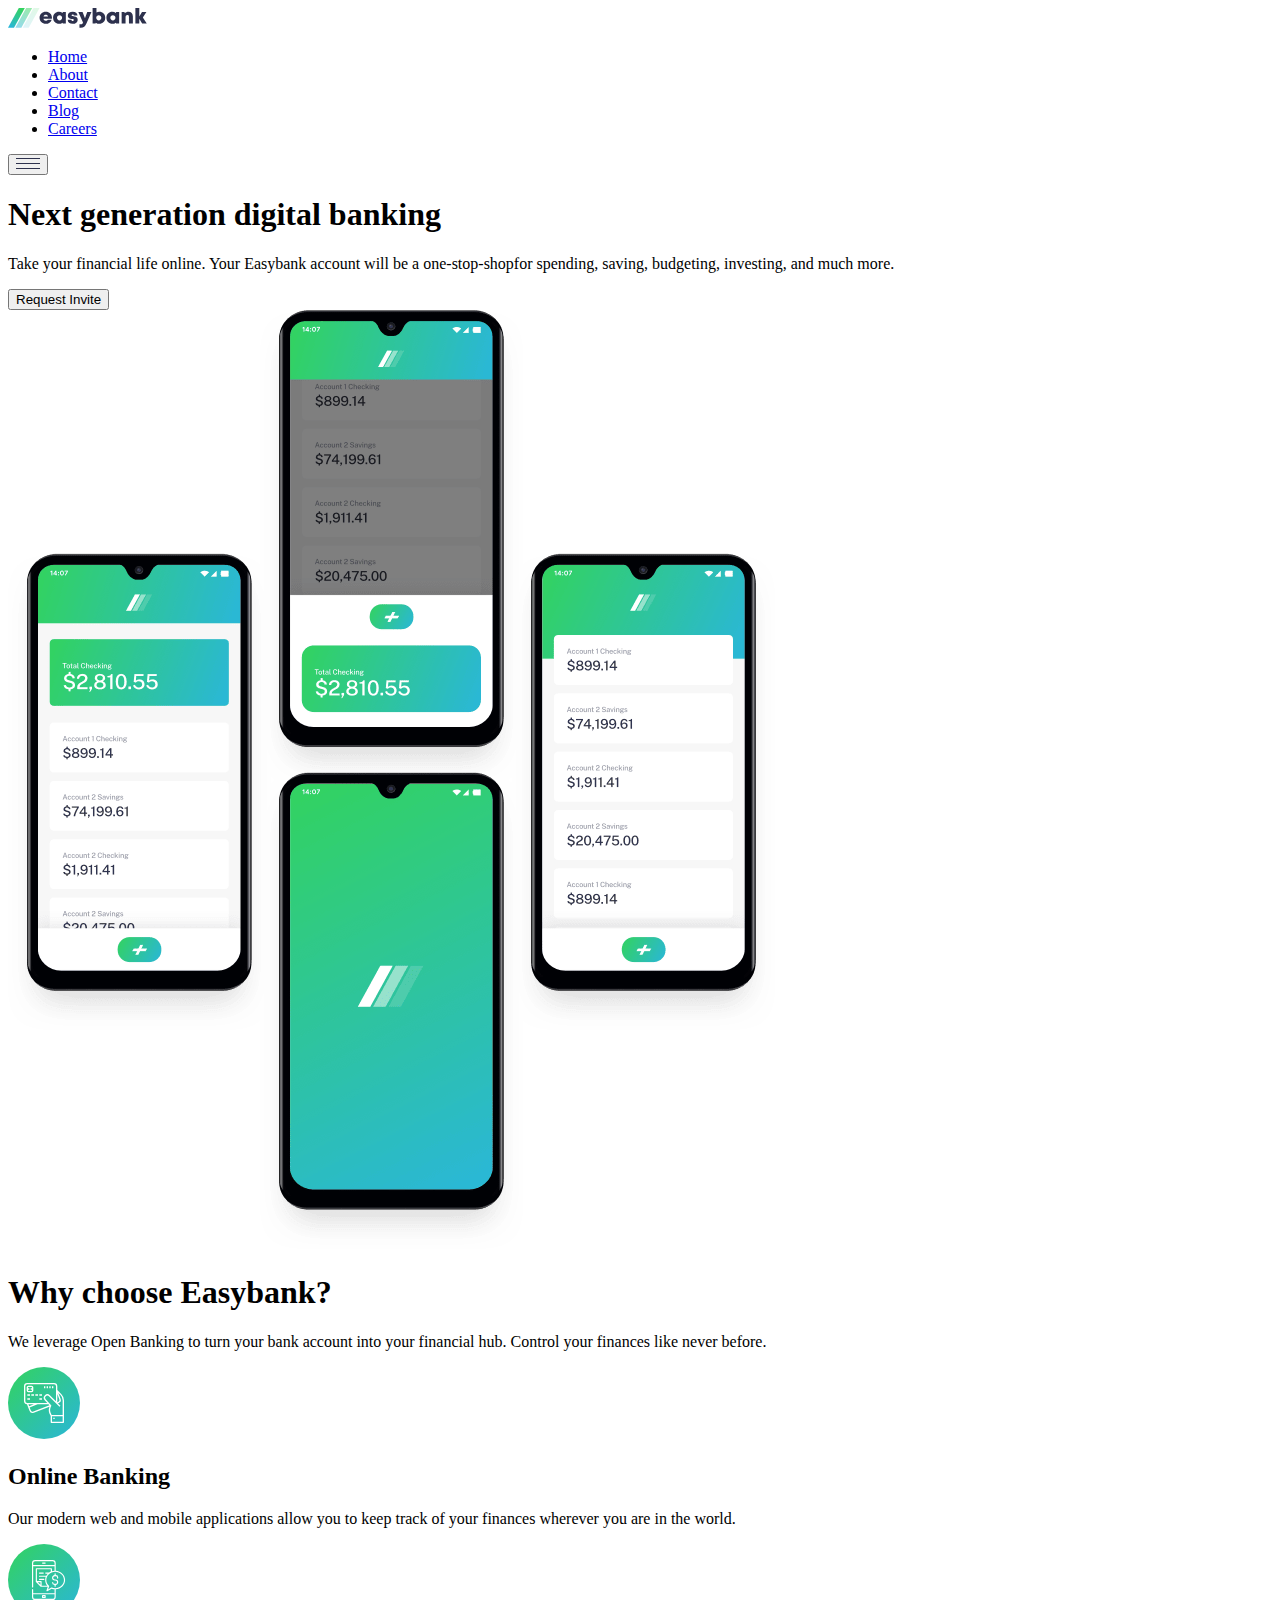
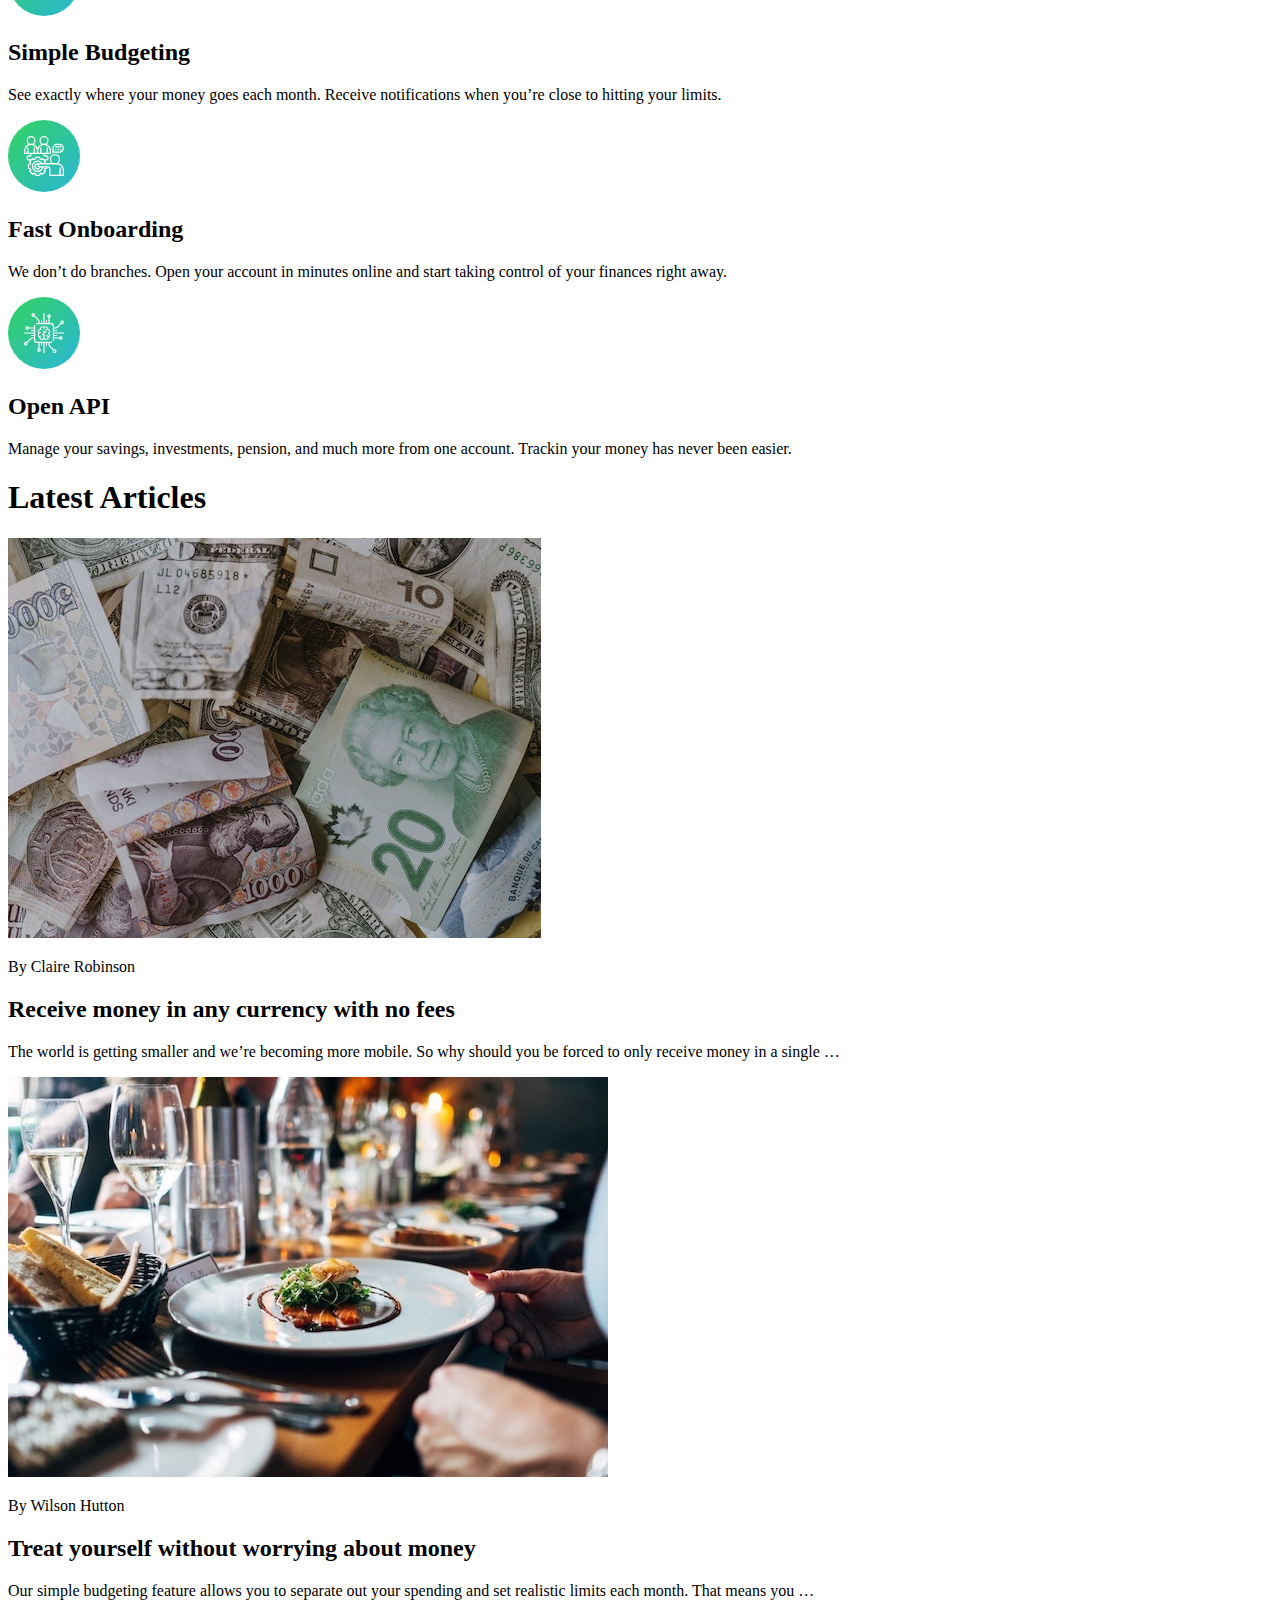
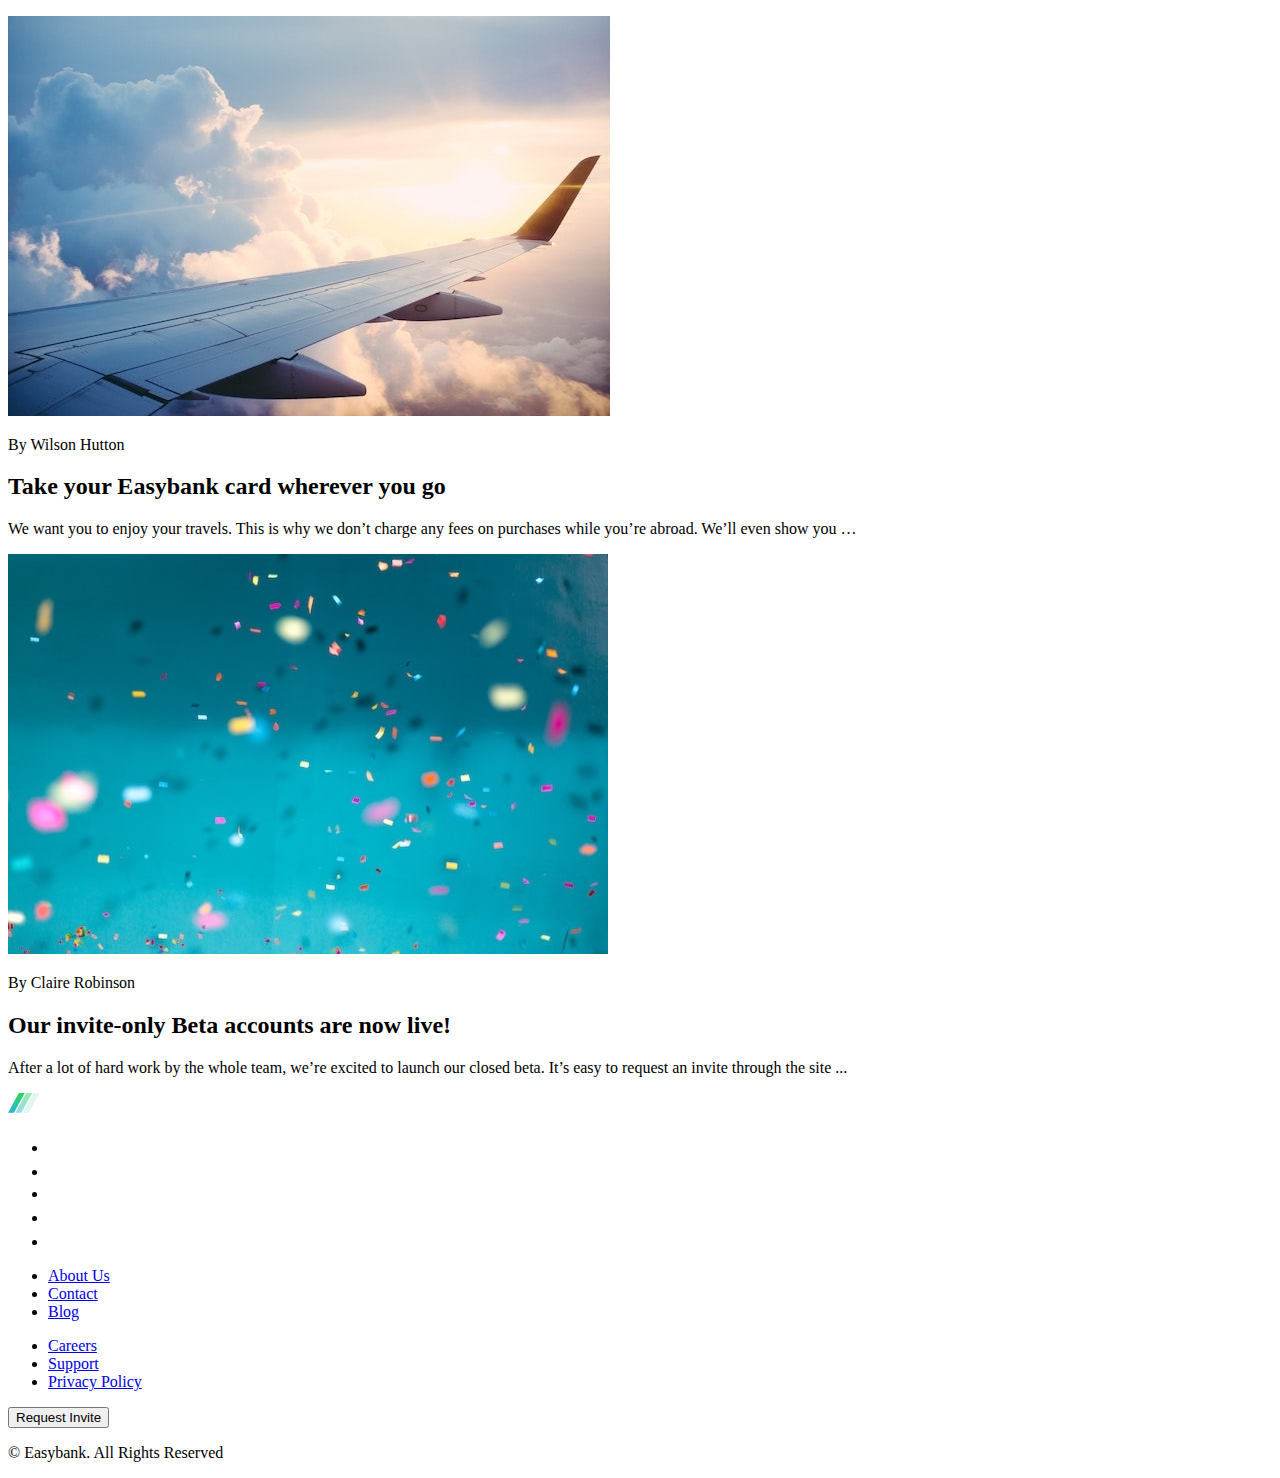
==== easybank-landing-page/index.html @ 24043b02 "update" ====
<!DOCTYPE html>
<html lang="en">

<head>
	<meta charset="UTF-8">
	<meta name="viewport" content="width=device-width, initial-scale=1.0">
	<!-- displays site properly based on user's device -->

	<link rel="icon" type="image/png" sizes="32x32" href="./images/favicon-32x32.png">

	<title>Frontend Mentor | Easybank landing page</title>

	<!-- Feel free to remove these styles or customise in your own stylesheet 👍 -->
	<style>
		.attribution {
			font-size: 11px;
			text-align: center;
		}

		.attribution a {
			color: hsl(228, 45%, 44%);
		}
	</style>
</head>

<body>

	<nav class="nav">
		<div class="nav__wrapper wrapper">
			<img class="nav__logo" src="images/logo-for-nav.svg" alt="easybank logo">
			<ul class="nav__list">
				<li class="nav__li"><a href="#">Home</a></li>
				<li class="nav__li"><a href="#">About</a></li>
				<li class="nav__li"><a href="#">Contact</a></li>
				<li class="nav__li"><a href="#">Blog</a></li>
				<li class="nav__li"><a href="#">Careers</a></li>
			</ul>
			<button class="nav__toggler">
				<img src="images/icon-hamburger.svg" alt="nav toggler" class="nav__toggler-icon">
			</button>
			<!-- button for desktop view -->
			<!-- <button class="btn nav__btn-cta">Request Invite</button> -->
		</div>
	</nav>

	<section class="hero">
		<div class="hero__wrapper wrapper">
			<div class="hero__info">
				<h1 class="hero__title">Next generation digital banking</h1>
				<p class="hero__paragraph">Take your financial life online. Your Easybank account will be a one-stop-shopfor
					spending, saving, budgeting, investing, and much more.</p>
				<button class="btn hero__btn-cta">Request Invite</button>
			</div>

			<img src="images/image-mockups.png" alt="easybank mockups" class="hero__image">
		</div>
	</section>

	<section class="introduction">
		<div class="introduction__wrapper wrapper">
			<div class="introduction__why-choose-easybank">
				<h1 class="introduction__ask-users">Why choose Easybank?</h1>
				<p class="introduction__answer">We leverage Open Banking to turn your bank account into your financial hub.
					Control your finances like never before.</p>
			</div>

			<div class="introduction__cards">
				<div class="introduction__card">
					<img src="images/icon-online.svg" alt="introduction icon" class="introduction__card-icon">
					<h2 class="introduction__card-title">Online Banking</h2>
					<p class="introduction__card-paragraph">Our modern web and mobile applications allow you to keep track of your
						finances wherever you are in the world.</p>
				</div>

				<div class="introduction__card">
					<img src="images/icon-budgeting.svg" alt="introduction icon" class="introduction__card-icon">
					<h2 class="introduction__card-title">Simple Budgeting</h2>
					<p class="introduction__card-paragraph">See exactly where your money goes each month. Receive notifications
						when you’re close to hitting your limits.</p>
				</div>

				<div class="introduction__card">
					<img src="images/icon-onboarding.svg" alt="introduction icon" class="introduction__card-icon">
					<h2 class="introduction__card-title">Fast Onboarding</h2>
					<p class="introduction__card-paragraph">We don’t do branches. Open your account in minutes online and start
						taking control of your finances right away.</p>
				</div>

				<div class="introduction__card">
					<img src="images/icon-api.svg" alt="introduction icon" class="introduction__card-icon">
					<h2 class="introduction__card-title">Open API</h2>
					<p class="introduction__card-paragraph">Manage your savings, investments, pension, and much more from one
						account. Trackin your money has never been easier.</p>
				</div>
			</div>
		</div>
	</section>

	<section class="latest-articles">
		<div class="laster-articles__wrapper wrapper">
			<h1 class="latest-articles__title">Latest Articles</h1>

			<div class="latest-articles__cards">
				<div class="latest-articles__card">
					<img src="images/image-currency.jpg" alt="article image" class="latest-articles__article-image">
					<div class="latest-articles__header">
						<p class="latest-articles__article-who">By Claire Robinson</p>
						<h2 class="latest-articles__article-title">Receive money in any currency with no fees</h2>
					</div>
					<p class="latest-articles__article-paragraph">The world is getting smaller and we’re becoming more mobile. So
						why should you be forced to only receive money in a single …</p>
				</div>

				<div class="latest-articles__card">
					<img src="images/image-restaurant.jpg" alt="article image" class="latest-articles__article-image">
					<div class="latest-articles__header">
						<p class="latest-articles__article-who">By Wilson Hutton</p>
						<h2 class="latest-articles__article-title">Treat yourself without worrying about money</h2>
					</div>
					<p class="latest-articles__article-paragraph">Our simple budgeting feature allows you to separate out your
						spending and set realistic limits each month. That means you …</p>
				</div>

				<div class="latest-articles__card">
					<img src="images/image-plane.jpg" alt="article image" class="latest-articles__article-image">
					<div class="latest-articles__header">
						<p class="latest-articles__article-who">By Wilson Hutton</p>
						<h2 class="latest-articles__article-title">Take your Easybank card wherever you go</h2>
					</div>
					<p class="latest-articles__article-paragraph">We want you to enjoy your travels. This is why we don’t charge
						any fees on purchases while you’re abroad. We’ll even show you …</p>
				</div>

				<div class="latest-articles__card">
					<img src="images/image-confetti.jpg" alt="article image" class="latest-articles__article-image">
					<div class="latest-articles__header">
						<p class="latest-articles__article-who">By Claire Robinson</p>
						<h2 class="latest-articles__article-title">Our invite-only Beta accounts are now live!</h2>
					</div>
					<p class="latest-articles__article-paragraph">After a lot of hard work by the whole team, we’re excited to
						launch our closed beta. It’s easy to request an invite through the site ...</p>
				</div>
			</div>
		</div>
	</section>

	<footer class="footer">
		<div class="footer__wrapper wrapper">

			<img src="images/logo-for-footer.svg" alt="easybank logo" class="footer__logo">

			<ul class="footer__socmed-list">
				<li class="footer__socmed-li"><a href="#"><img src="images/icon-facebook.svg" alt="social media icon"></a></li>
				<li class="footer__socmed-li"><a href="#"><img src="images/icon-youtube.svg" alt="social media icon"></a></li>
				<li class="footer__socmed-li"><a href="#"><img src="images/icon-twitter.svg" alt="social media icon"></a></li>
				<li class="footer__socmed-li"><a href="#"><img src="images/icon-pinterest.svg" alt="social media icon"></a></li>
				<li class="footer__socmed-li"><a href="#"><img src="images/icon-instagram.svg" alt="social media icon"></a></li>
			</ul>

			<ul class="footer__link-list footer__link-list-1">
				<li class="footer__link-li"><a href="#">About Us</a></li>
				<li class="footer__link-li"><a href="#">Contact</a></li>
				<li class="footer__link-li"><a href="#">Blog</a></li>
			</ul>

			<ul class="footer__link-list footer__link-list-2">
				<li class="footer__link-li"><a href="#">Careers</a></li>
				<li class="footer__link-li"><a href="#">Support</a></li>
				<li class="footer__link-li"><a href="#">Privacy Policy</a></li>
			</ul>

			<button class="btn-cta footer__btn-cta">Request Invite</button>

			<p class="footer__copyright">© Easybank. All Rights Reserved</p>
		</div>
	</footer>

</body>

</html>
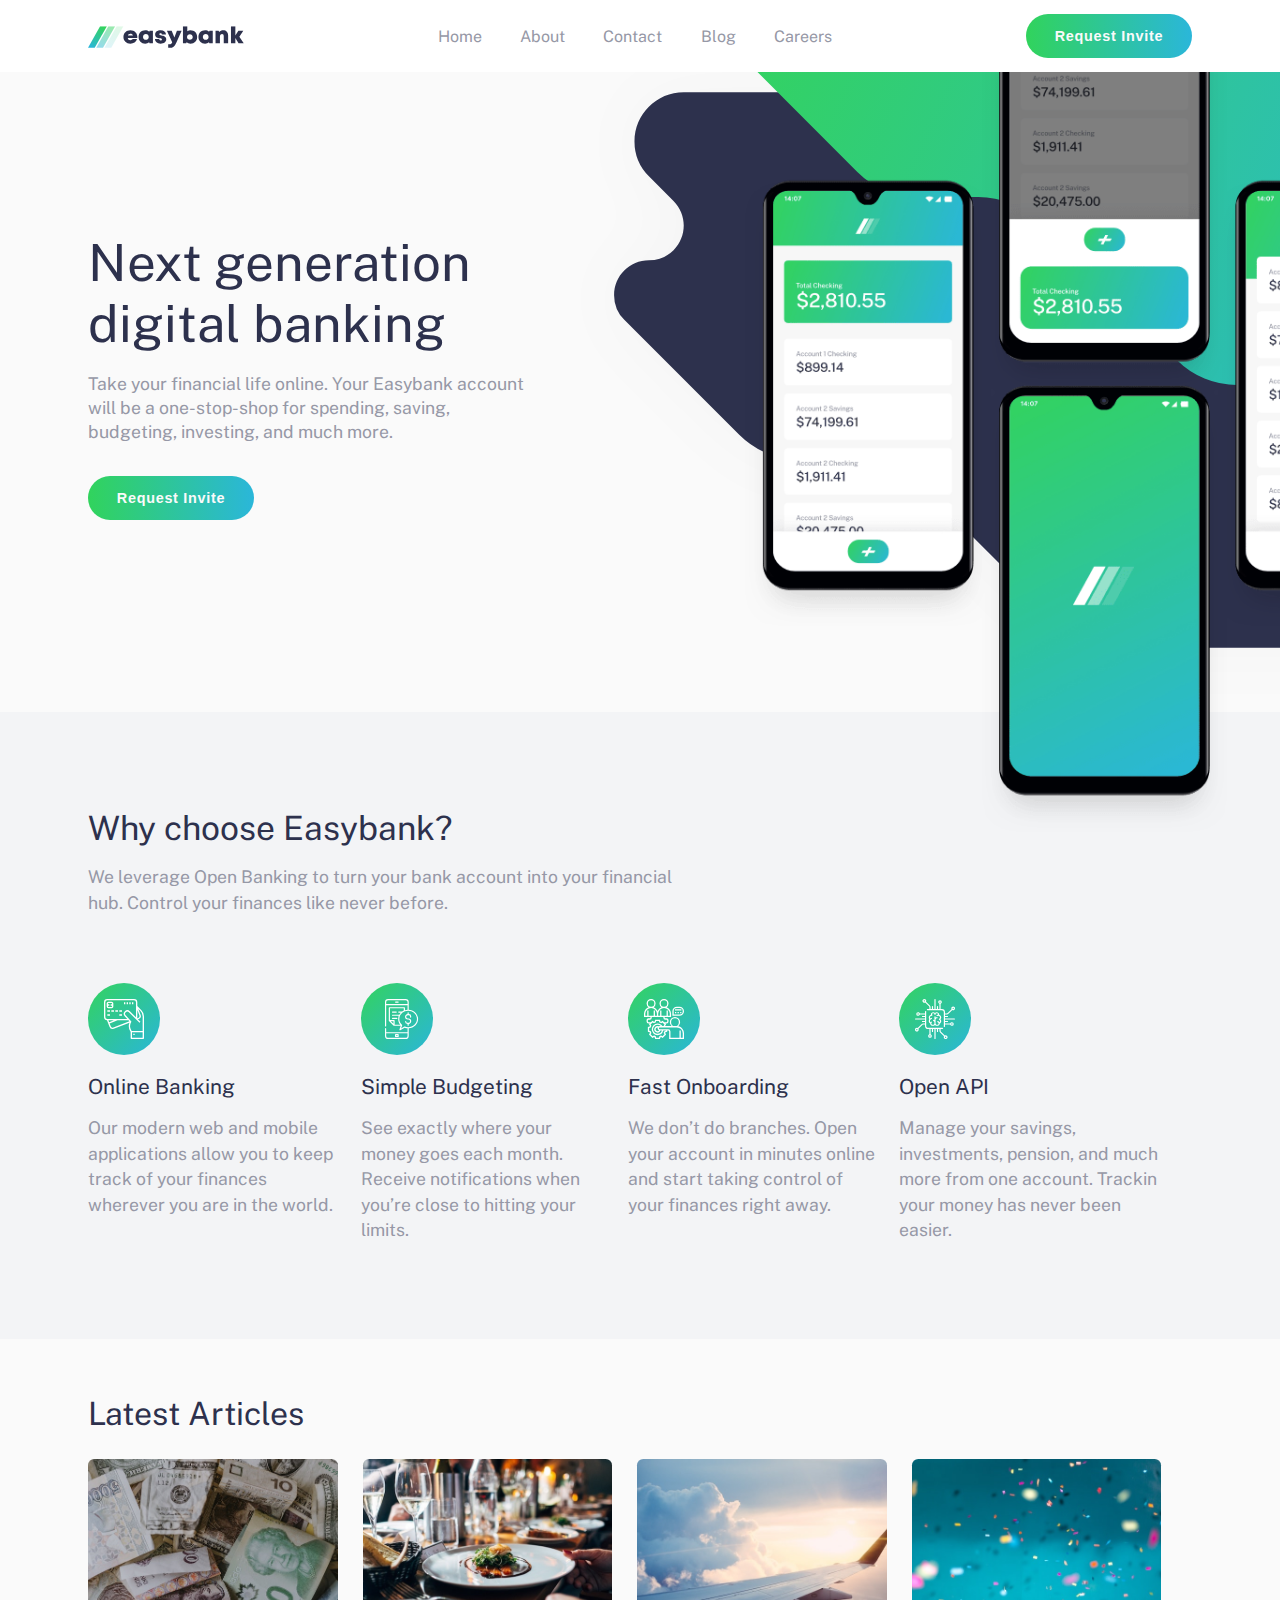
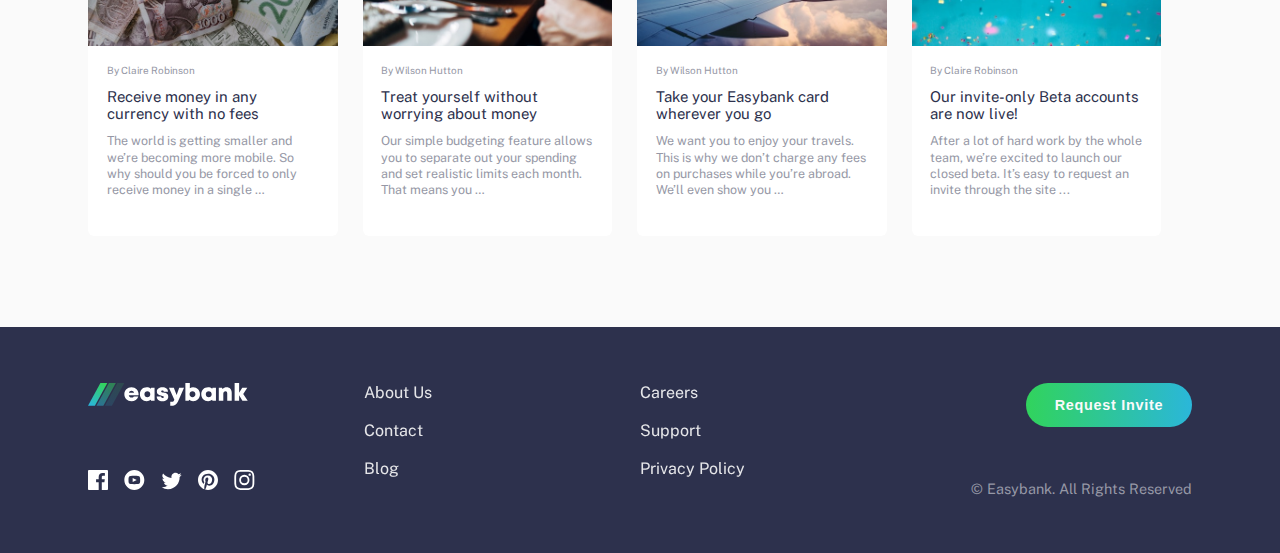
==== commit 1f41de52: "update new page" ====
--- a/easybank-landing-page/index.html
+++ b/easybank-landing-page/index.html
@@ -6,175 +6,214 @@
 	<meta name="viewport" content="width=device-width, initial-scale=1.0">
 	<!-- displays site properly based on user's device -->
 
-	<link rel="icon" type="image/png" sizes="32x32" href="./images/favicon-32x32.png">
+	<link rel="icon" type="image/png" sizes="32x32" href="/easybank-landing-page/images/favicon-32x32.png">
 
 	<title>Frontend Mentor | Easybank landing page</title>
 
 	<!-- Feel free to remove these styles or customise in your own stylesheet 👍 -->
-	<style>
-		.attribution {
-			font-size: 11px;
-			text-align: center;
-		}
-
-		.attribution a {
-			color: hsl(228, 45%, 44%);
-		}
-	</style>
+	<link href="https://fonts.googleapis.com/css2?family=Public+Sans:wght@300;400;700&display=swap" rel="stylesheet">
+	<link rel="stylesheet" href="/easybank-landing-page/style.css">
 </head>
 
-<body>
-
-	<nav class="nav">
-		<div class="nav__wrapper wrapper">
-			<img class="nav__logo" src="images/logo-for-nav.svg" alt="easybank logo">
-			<ul class="nav__list">
-				<li class="nav__li"><a href="#">Home</a></li>
-				<li class="nav__li"><a href="#">About</a></li>
-				<li class="nav__li"><a href="#">Contact</a></li>
-				<li class="nav__li"><a href="#">Blog</a></li>
-				<li class="nav__li"><a href="#">Careers</a></li>
+<body data-scroll-lock="false" data-js="body">
+
+	<header class="page-header">
+		<div class="page-header__wrapper wrapper">
+			<a href="#" class="page-header__logo" aria-label="Easybank Logo"><img
+					src="/easybank-landing-page/images/logo-for-nav.svg" alt="Easybank Logo"></a>
+			<nav class="primary-nav" aria-label="Primary" data-js="primary-nav" data-primary-nav-toggled-open="false">
+				<ul class="primary-nav__list">
+					<li><a href="#">Home</a></li>
+					<li><a href="#">About</a></li>
+					<li><a href="#">Contact</a></li>
+					<li><a href="#">Blog</a></li>
+					<li><a href="#">Careers</a></li>
+				</ul>
+				<div class="primary-nav__click-catcher" data-js="primary-nav__click-catcher"></div>
+
+				<button class="primary-nav__toggler" aria-label="Nav Toggle" data-js="primary-nav__toggler">
+					<img class="primary-nav__toggler-icon primary-nav__toggler-icon--open"
+						src="/easybank-landing-page/images/icon-hamburger.svg" alt="Navigation Toggle Icon">
+					<img class="primary-nav__toggler-icon primary-nav__toggler-icon--close"
+						src="/easybank-landing-page/images/icon-close.svg" alt="Navigation Toggle Icon">
+				</button>
+			</nav>
+			<!-- button for desktop view -->
+			<button class="btn-cta page-header__btn-cta" aria-label="Request Invite">Request Invite</button>
+		</div>
+	</header>
+
+
+	<main>
+		<section class="hero">
+			<div class="hero__wrapper wrapper">
+				<div class="hero__bg-pattern"></div>
+				<article class="hero__info">
+					<h1 class="hero__title">Next generation digital banking</h1>
+					<p class="hero__paragraph">Take your financial life online. Your Easybank account will be a one-stop-shop for
+						spending, saving, budgeting, investing, and much more.</p>
+					<button class="btn-cta hero__btn-cta" aria-label="Request Invite">Request Invite</button>
+				</article>
+
+				<img class="hero__image" src="/easybank-landing-page/images/image-mockups.png" alt="Easybank Nockups">
+			</div>
+		</section>
+
+		<section class="introduction">
+			<div class="introduction__wrapper wrapper">
+				<header class="introduction__why-choose-easybank">
+					<h2 class="introduction__ask-users">Why choose Easybank?</h2>
+					<p class="introduction__answer">We leverage Open Banking to turn your bank account into your financial hub.
+						Control your finances like never before.</p>
+				</header>
+
+				<section class="introduction__cards">
+					<article class="introduction__card">
+						<img src="/easybank-landing-page/images/icon-online.svg" alt="Online Banking"
+							class="introduction__card-icon">
+						<h3 class="introduction__card-title">Online Banking</h3>
+						<p class="introduction__card-paragraph">Our modern web and mobile applications allow you to keep track of
+							your
+							finances wherever you are in the world.</p>
+					</article>
+
+					<article class="introduction__card">
+						<img src="/easybank-landing-page/images/icon-budgeting.svg" alt="Simple Budgeting"
+							class="introduction__card-icon">
+						<h3 class="introduction__card-title">Simple Budgeting</h3>
+						<p class="introduction__card-paragraph">See exactly where your money goes each month. Receive notifications
+							when you’re close to hitting your limits.</p>
+					</article>
+
+					<article class="introduction__card">
+						<img src="/easybank-landing-page/images/icon-onboarding.svg" alt="Fast Onboarding"
+							class="introduction__card-icon">
+						<h3 class="introduction__card-title">Fast Onboarding</h3>
+						<p class="introduction__card-paragraph">We don’t do branches. Open your account in minutes online and start
+							taking control of your finances right away.</p>
+					</article>
+
+					<article class="introduction__card">
+						<img src="/easybank-landing-page/images/icon-api.svg" alt="Open Api" class="introduction__card-icon">
+						<h3 class="introduction__card-title">Open API</h3>
+						<p class="introduction__card-paragraph">Manage your savings, investments, pension, and much more from one
+							account. Trackin your money has never been easier.</p>
+					</article>
+				</section>
+
+			</div>
+		</section>
+
+		<section class="latest-articles">
+			<div class="latest-articles__wrapper wrapper">
+				<h2 class="latest-articles__title">Latest Articles</h2>
+
+				<section class="latest-articles__cards">
+					<article class="latest-articles__card">
+						<div src="/easybank-landing-page/images/image-currency.jpg" aria-label="Currency Image"
+							class="latest-articles__article-image latest-articles__article-image-1"></div>
+
+						<div class="latest-articles__article-wrapper">
+							<div class="latest-articles__article-who" alt="Article Writer">By Claire Robinson</div>
+							<h3 class="latest-articles__article-title">Receive money in any currency with no fees</h3>
+
+							<p class="latest-articles__article-paragraph">The world is getting smaller and we’re becoming more mobile.
+								So
+								why should you be forced to only receive money in a single …</p>
+						</div>
+					</article>
+
+					<article class="latest-articles__card">
+						<div src="/easybank-landing-page/images/image-restaurant.jpg" aria-label="Restaurant Image"
+							class="latest-articles__article-image latest-articles__article-image-2"></div>
+
+						<div class="latest-articles__article-wrapper">
+							<div class="latest-articles__article-who" alt="Article Writer">By Wilson Hutton</div>
+							<h3 class="latest-articles__article-title">Treat yourself without worrying about money</h3>
+
+							<p class="latest-articles__article-paragraph">Our simple budgeting feature allows you to separate out your
+								spending and set realistic limits each month. That means you …</p>
+						</div>
+					</article>
+
+					<article class="latest-articles__card">
+						<div aria-label="Plane Image" class="latest-articles__article-image latest-articles__article-image-3"></div>
+
+						<div class="latest-articles__article-wrapper">
+							<div class="latest-articles__article-who" alt="Article Writer">By Wilson Hutton</div>
+							<h3 class="latest-articles__article-title">Take your Easybank card
+								wherever you go</h3>
+
+							<p class="latest-articles__article-paragraph">We want you to enjoy your travels. This is why we don’t
+								charge
+								any fees on purchases while you’re abroad. We’ll even show you …</p>
+						</div>
+					</article>
+
+					<article class="latest-articles__card">
+						<div aria-label="Confetti Image" class="latest-articles__article-image latest-articles__article-image-4">
+						</div>
+
+						<div class="latest-articles__article-wrapper">
+							<div class="latest-articles__article-who" alt="Article Writer">By Claire Robinson</div>
+							<h3 class="latest-articles__article-title">Our invite-only Beta accounts are now live!</h3>
+
+							<p class="latest-articles__article-paragraph">After a lot of hard work by the whole team, we’re excited to
+								launch our closed beta. It’s easy to request an invite through the site ...</p>
+						</div>
+					</article>
+				</section>
+			</div>
+		</section>
+	</main>
+
+	<footer class="page-footer">
+		<div class="page-footer__wrapper wrapper">
+			<img class="page-footer__logo" src="/easybank-landing-page/images/logo-for-footer.svg" alt="Easybank Logo">
+
+			<ul aria-label="Social Media Links" class="page-footer__socmed-list">
+				<li><a href="#"><svg fill="#FFF" xmlns="http://www.w3.org/2000/svg" width="20" height="20">
+							<path
+								d="M18.896 0H1.104C.494 0 0 .494 0 1.104v17.793C0 19.506.494 20 1.104 20h9.58v-7.745H8.076V9.237h2.606V7.01c0-2.583 1.578-3.99 3.883-3.99 1.104 0 2.052.082 2.329.119v2.7h-1.598c-1.254 0-1.496.597-1.496 1.47v1.928h2.989l-.39 3.018h-2.6V20h5.098c.608 0 1.102-.494 1.102-1.104V1.104C20 .494 19.506 0 18.896 0z" />
+						</svg></a>
+				</li>
+				<li><a href="#"><svg fill="white" xmlns="http://www.w3.org/2000/svg" width="21" height="20">
+							<path
+								d="M10.333 0c-5.522 0-10 4.478-10 10 0 5.523 4.478 10 10 10 5.523 0 10-4.477 10-10 0-5.522-4.477-10-10-10zm3.701 14.077c-1.752.12-5.653.12-7.402 0C4.735 13.947 4.514 13.018 4.5 10c.014-3.024.237-3.947 2.132-4.077 1.749-.12 5.651-.12 7.402 0 1.898.13 2.118 1.059 2.133 4.077-.015 3.024-.238 3.947-2.133 4.077zM8.667 8.048l4.097 1.949-4.097 1.955V8.048z" />
+						</svg></a></li>
+				<li><a href="#"><svg fill="#FFF" xmlns="http://www.w3.org/2000/svg" width="21" height="18">
+							<path
+								d="M20.667 2.797a8.192 8.192 0 01-2.357.646 4.11 4.11 0 001.804-2.27 8.22 8.22 0 01-2.606.996A4.096 4.096 0 0014.513.873c-2.649 0-4.595 2.472-3.997 5.038a11.648 11.648 0 01-8.457-4.287 4.109 4.109 0 001.27 5.478A4.086 4.086 0 011.47 6.59c-.045 1.901 1.317 3.68 3.29 4.075a4.113 4.113 0 01-1.853.07 4.106 4.106 0 003.834 2.85 8.25 8.25 0 01-6.075 1.7 11.616 11.616 0 006.29 1.843c7.618 0 11.922-6.434 11.662-12.205a8.354 8.354 0 002.048-2.124z" />
+						</svg></a></li>
+				<li><a href="#"><svg fill="#FFF" xmlns="http://www.w3.org/2000/svg" width="20" height="20">
+							<path
+								d="M10 0C4.478 0 0 4.477 0 10c0 4.237 2.636 7.855 6.356 9.312-.088-.791-.167-2.005.035-2.868.182-.78 1.172-4.97 1.172-4.97s-.299-.6-.299-1.486c0-1.39.806-2.428 1.81-2.428.852 0 1.264.64 1.264 1.408 0 .858-.545 2.14-.828 3.33-.236.995.5 1.807 1.48 1.807 1.778 0 3.144-1.874 3.144-4.58 0-2.393-1.72-4.068-4.177-4.068-2.845 0-4.515 2.135-4.515 4.34 0 .859.331 1.781.745 2.281a.3.3 0 01.069.288l-.278 1.133c-.044.183-.145.223-.335.134-1.249-.581-2.03-2.407-2.03-3.874 0-3.154 2.292-6.052 6.608-6.052 3.469 0 6.165 2.473 6.165 5.776 0 3.447-2.173 6.22-5.19 6.22-1.013 0-1.965-.525-2.291-1.148l-.623 2.378c-.226.869-.835 1.958-1.244 2.621.937.29 1.931.446 2.962.446 5.522 0 10-4.477 10-10S15.522 0 10 0z" />
+						</svg></a></li>
+				<li><a href="#"><svg fill="#FFF" xmlns="http://www.w3.org/2000/svg" width="21" height="20">
+							<path
+								d="M10.333 1.802c2.67 0 2.987.01 4.042.059 2.71.123 3.976 1.409 4.1 4.099.048 1.054.057 1.37.057 4.04 0 2.672-.01 2.988-.058 4.042-.124 2.687-1.386 3.975-4.099 4.099-1.055.048-1.37.058-4.042.058-2.67 0-2.986-.01-4.04-.058-2.717-.124-3.976-1.416-4.1-4.1-.048-1.054-.058-1.37-.058-4.041 0-2.67.01-2.986.058-4.04.124-2.69 1.387-3.977 4.1-4.1 1.054-.048 1.37-.058 4.04-.058zm0-1.802C7.618 0 7.278.012 6.211.06 2.579.227.56 2.242.394 5.877.345 6.944.334 7.284.334 10s.011 3.057.06 4.123c.166 3.632 2.181 5.65 5.816 5.817 1.068.048 1.408.06 4.123.06 2.716 0 3.057-.012 4.124-.06 3.628-.167 5.651-2.182 5.816-5.817.049-1.066.06-1.407.06-4.123s-.011-3.056-.06-4.122C20.11 2.249 18.093.228 14.458.06 13.39.01 13.049 0 10.333 0zm0 4.865a5.135 5.135 0 100 10.27 5.135 5.135 0 000-10.27zm0 8.468a3.333 3.333 0 110-6.666 3.333 3.333 0 010 6.666zm5.339-9.87a1.2 1.2 0 10-.001 2.4 1.2 1.2 0 000-2.4z" />
+						</svg></a></li>
 			</ul>
-			<button class="nav__toggler">
-				<img src="images/icon-hamburger.svg" alt="nav toggler" class="nav__toggler-icon">
-			</button>
-			<!-- button for desktop view -->
-			<!-- <button class="btn nav__btn-cta">Request Invite</button> -->
-		</div>
-	</nav>
-
-	<section class="hero">
-		<div class="hero__wrapper wrapper">
-			<div class="hero__info">
-				<h1 class="hero__title">Next generation digital banking</h1>
-				<p class="hero__paragraph">Take your financial life online. Your Easybank account will be a one-stop-shopfor
-					spending, saving, budgeting, investing, and much more.</p>
-				<button class="btn hero__btn-cta">Request Invite</button>
-			</div>
-
-			<img src="images/image-mockups.png" alt="easybank mockups" class="hero__image">
-		</div>
-	</section>
-
-	<section class="introduction">
-		<div class="introduction__wrapper wrapper">
-			<div class="introduction__why-choose-easybank">
-				<h1 class="introduction__ask-users">Why choose Easybank?</h1>
-				<p class="introduction__answer">We leverage Open Banking to turn your bank account into your financial hub.
-					Control your finances like never before.</p>
-			</div>
-
-			<div class="introduction__cards">
-				<div class="introduction__card">
-					<img src="images/icon-online.svg" alt="introduction icon" class="introduction__card-icon">
-					<h2 class="introduction__card-title">Online Banking</h2>
-					<p class="introduction__card-paragraph">Our modern web and mobile applications allow you to keep track of your
-						finances wherever you are in the world.</p>
-				</div>
-
-				<div class="introduction__card">
-					<img src="images/icon-budgeting.svg" alt="introduction icon" class="introduction__card-icon">
-					<h2 class="introduction__card-title">Simple Budgeting</h2>
-					<p class="introduction__card-paragraph">See exactly where your money goes each month. Receive notifications
-						when you’re close to hitting your limits.</p>
-				</div>
-
-				<div class="introduction__card">
-					<img src="images/icon-onboarding.svg" alt="introduction icon" class="introduction__card-icon">
-					<h2 class="introduction__card-title">Fast Onboarding</h2>
-					<p class="introduction__card-paragraph">We don’t do branches. Open your account in minutes online and start
-						taking control of your finances right away.</p>
-				</div>
-
-				<div class="introduction__card">
-					<img src="images/icon-api.svg" alt="introduction icon" class="introduction__card-icon">
-					<h2 class="introduction__card-title">Open API</h2>
-					<p class="introduction__card-paragraph">Manage your savings, investments, pension, and much more from one
-						account. Trackin your money has never been easier.</p>
-				</div>
-			</div>
-		</div>
-	</section>
-
-	<section class="latest-articles">
-		<div class="laster-articles__wrapper wrapper">
-			<h1 class="latest-articles__title">Latest Articles</h1>
-
-			<div class="latest-articles__cards">
-				<div class="latest-articles__card">
-					<img src="images/image-currency.jpg" alt="article image" class="latest-articles__article-image">
-					<div class="latest-articles__header">
-						<p class="latest-articles__article-who">By Claire Robinson</p>
-						<h2 class="latest-articles__article-title">Receive money in any currency with no fees</h2>
-					</div>
-					<p class="latest-articles__article-paragraph">The world is getting smaller and we’re becoming more mobile. So
-						why should you be forced to only receive money in a single …</p>
-				</div>
-
-				<div class="latest-articles__card">
-					<img src="images/image-restaurant.jpg" alt="article image" class="latest-articles__article-image">
-					<div class="latest-articles__header">
-						<p class="latest-articles__article-who">By Wilson Hutton</p>
-						<h2 class="latest-articles__article-title">Treat yourself without worrying about money</h2>
-					</div>
-					<p class="latest-articles__article-paragraph">Our simple budgeting feature allows you to separate out your
-						spending and set realistic limits each month. That means you …</p>
-				</div>
-
-				<div class="latest-articles__card">
-					<img src="images/image-plane.jpg" alt="article image" class="latest-articles__article-image">
-					<div class="latest-articles__header">
-						<p class="latest-articles__article-who">By Wilson Hutton</p>
-						<h2 class="latest-articles__article-title">Take your Easybank card wherever you go</h2>
-					</div>
-					<p class="latest-articles__article-paragraph">We want you to enjoy your travels. This is why we don’t charge
-						any fees on purchases while you’re abroad. We’ll even show you …</p>
-				</div>
-
-				<div class="latest-articles__card">
-					<img src="images/image-confetti.jpg" alt="article image" class="latest-articles__article-image">
-					<div class="latest-articles__header">
-						<p class="latest-articles__article-who">By Claire Robinson</p>
-						<h2 class="latest-articles__article-title">Our invite-only Beta accounts are now live!</h2>
-					</div>
-					<p class="latest-articles__article-paragraph">After a lot of hard work by the whole team, we’re excited to
-						launch our closed beta. It’s easy to request an invite through the site ...</p>
-				</div>
-			</div>
-		</div>
-	</section>
-
-	<footer class="footer">
-		<div class="footer__wrapper wrapper">
-
-			<img src="images/logo-for-footer.svg" alt="easybank logo" class="footer__logo">
-
-			<ul class="footer__socmed-list">
-				<li class="footer__socmed-li"><a href="#"><img src="images/icon-facebook.svg" alt="social media icon"></a></li>
-				<li class="footer__socmed-li"><a href="#"><img src="images/icon-youtube.svg" alt="social media icon"></a></li>
-				<li class="footer__socmed-li"><a href="#"><img src="images/icon-twitter.svg" alt="social media icon"></a></li>
-				<li class="footer__socmed-li"><a href="#"><img src="images/icon-pinterest.svg" alt="social media icon"></a></li>
-				<li class="footer__socmed-li"><a href="#"><img src="images/icon-instagram.svg" alt="social media icon"></a></li>
+
+			<ul class="page-footer__link-list page-footer__link-list-1" aria-label="Footer Navigation Links">
+				<li><a href="#">About Us</a></li>
+				<li><a href="#">Contact</a></li>
+				<li><a href="#">Blog</a></li>
 			</ul>
 
-			<ul class="footer__link-list footer__link-list-1">
-				<li class="footer__link-li"><a href="#">About Us</a></li>
-				<li class="footer__link-li"><a href="#">Contact</a></li>
-				<li class="footer__link-li"><a href="#">Blog</a></li>
+			<ul class="page-footer__link-list page-footer__link-list-2" aria-label="Footer Navigation Links">
+				<li><a href="#">Careers</a></li>
+				<li><a href="#">Support</a></li>
+				<li><a href="#">Privacy Policy</a></li>
 			</ul>
 
-			<ul class="footer__link-list footer__link-list-2">
-				<li class="footer__link-li"><a href="#">Careers</a></li>
-				<li class="footer__link-li"><a href="#">Support</a></li>
-				<li class="footer__link-li"><a href="#">Privacy Policy</a></li>
-			</ul>
-
-			<button class="btn-cta footer__btn-cta">Request Invite</button>
-
-			<p class="footer__copyright">© Easybank. All Rights Reserved</p>
+			<button class="btn-cta page-footer__btn-cta" aria-label="Request Invite">Request Invite</button>
+
+			<p class="page-footer__copyright">© Easybank. All Rights Reserved</p>
 		</div>
 	</footer>
 
+	<script src="app.js"></script>
 </body>
 
 </html>--- a/easybank-landing-page/style.css
+++ b/easybank-landing-page/style.css
@@ -0,0 +1,748 @@
+/* * */
+/* ** */
+/* *** */
+/* BEM Styling */
+/* Mobile First Approach */
+/* *** */
+/* ** */
+/* * */
+
+/* CSS Reset */
+* {
+	margin: 0;
+	padding: 0;
+	box-sizing: border-box;
+}
+
+html {
+	overflow-x: hidden;
+}
+
+a {
+	text-decoration: none;
+}
+
+ul {
+	list-style: none;
+}
+
+button {
+	border: none;
+	background: transparent;
+	outline: none;
+	cursor: pointer;
+}
+
+/* End CSS Reset */
+
+:root {
+	font-size: 16px;
+	font-family: 'Public Sans', sans-serif;
+	/* Font Weights: 300, 400, 700 */
+
+	--primary-dark-blue: hsl(233, 26%, 24%);
+	--primary-lime-green: hsl(136, 65%, 51%);
+	--primary-bright-cyan: hsl(192, 70%, 51%);
+
+	--neutral-grayish-blue: hsl(233, 8%, 62%);
+	--neutral-light-grayish-blue: hsl(220, 16%, 96%);
+	--neutral-light-gray: hsl(0, 0%, 98%);
+	--neutral-white: hsl(0, 0%, 100%);
+}
+
+body {
+	max-width: 100vw;
+	min-height: 100vh;
+	overflow-x: hidden;
+}
+
+h1,
+h2,
+h3,
+h4,
+h5,
+h6 {
+	font-weight: 400;
+	color: var(--primary-dark-blue);
+}
+
+p {
+	color: var(--neutral-grayish-blue);
+}
+/* --- */
+
+.btn-cta {
+	font-size: 0.9rem;
+	letter-spacing: 0.05em;
+	font-weight: 700;
+	color: var(--neutral-light-gray);
+	background-image: linear-gradient(
+		90deg,
+		var(--primary-lime-green),
+		var(--primary-bright-cyan)
+	);
+	padding: 1em 2em;
+	border-radius: 5em;
+	transition: all 200ms ease-in-out;
+}
+
+.page-header__btn-cta {
+	display: none;
+}
+
+/* --- */
+
+body[data-scroll-lock="true"] {
+	position: fixed;
+}
+
+.wrapper {
+	padding: 0 1.5rem;
+	margin: 0 auto;
+}
+
+.page-header {
+	display: flex;
+	align-items: center;
+	justify-content: center;
+	min-height: 4rem;
+	background-color: var(--neutral-white);
+	position: relative;
+	z-index: 10;
+}
+
+.page-header__wrapper {
+	width: 100%;
+	height: 100%;
+	display: flex;
+	justify-content: space-between;
+	align-items: center;
+}
+
+.page-header__logo img {
+	height: 1.4rem;
+	transform: translateY(0.2rem);
+}
+
+.primary-nav {
+	display: flex;
+}
+
+.primary-nav__list {
+	z-index: 1;
+	position: absolute;
+	display: flex;
+	background-color: var(--neutral-white);
+	flex-direction: column;
+	align-items: center;
+	top: 4rem;
+	left: 0;
+	right: 0;
+	margin: 1.5rem 1.5rem 0 1.5rem;
+	padding: 1.5em 0;
+	border-radius: 0.5rem;
+	transform: scaleY(0);
+	transition: transform 300ms ease-in-out;
+}
+
+[data-primary-nav-toggled-open="true"] .primary-nav__list {
+	transform: scaleY(1);
+}
+
+.primary-nav__list li {
+	margin: 0.8em 0;
+}
+
+.primary-nav__list li a {
+	color: var(--primary-dark-blue);
+	font-size: 1.2rem;
+}
+
+.primary-nav__click-catcher {
+	display: none;
+	position: absolute;
+	top: 4rem;
+	left: 0;
+	width: 100vw;
+	height: 95vh;
+	z-index: 0;
+	background-image: linear-gradient(
+		var(--primary-dark-blue),
+		var(--neutral-light-gray)
+	);
+	opacity: 0.9;
+}
+
+[data-primary-nav-toggled-open="false"] .primary-nav__click-catcher {
+	display: none;
+}
+
+[data-primary-nav-toggled-open="true"] .primary-nav__click-catcher {
+	display: block;
+}
+
+.primary-nav__toggler {
+	width: 1.6rem;
+}
+
+.primary-nav__toggler-icon {
+	width: 100%;
+	height: 100%;
+}
+
+[data-primary-nav-toggled-open="false"] .primary-nav__toggler-icon--open {
+	display: block;
+}
+
+[data-primary-nav-toggled-open="false"] .primary-nav__toggler-icon--close {
+	display: none;
+}
+
+[data-primary-nav-toggled-open="true"] .primary-nav__toggler-icon--open {
+	display: none;
+}
+
+[data-primary-nav-toggled-open="true"] .primary-nav__toggler-icon--close {
+	display: block;
+}
+
+.hero {
+	background-color: var(--neutral-light-gray);
+	position: relative;
+}
+
+.hero__bg-pattern {
+	display: none;
+}
+
+.hero__wrapper {
+	padding-bottom: 3rem;
+	position: relative;
+	display: flex;
+	flex-direction: column-reverse;
+	justify-content: center;
+	align-items: center;
+	background-image: url(/easybank-landing-page/images/bg-intro-mobile.svg);
+	background-repeat: no-repeat;
+	background-position: top right;
+	background-position-y: -4rem;
+	background-size: 100%;
+}
+
+.hero__info {
+	position: relative;
+	display: flex;
+	flex-direction: column;
+	align-items: center;
+	justify-content: center;
+	z-index: 1;
+	margin-top: 20rem;
+}
+
+.hero__title,
+.hero__paragraph,
+.hero__btn-cta {
+	text-align: center;
+}
+
+.hero__title {
+	font-size: 2.4rem;
+	margin-bottom: 1.1rem;
+}
+
+.hero__paragraph {
+	font-size: 0.9rem;
+	line-height: 1.4rem;
+}
+
+.hero__btn-cta {
+	margin: 2rem 0;
+}
+
+.hero__image {
+	position: absolute;
+	z-index: 0;
+	top: -7.5rem;
+	height: 26rem;
+}
+
+.introduction {
+	background-color: var(--neutral-light-grayish-blue);
+}
+
+.introduction__wrapper {
+	padding-top: 2rem;
+	padding-bottom: 2.5rem;
+}
+
+.introduction__why-choose-easybank {
+	padding: 2rem 0 1rem 0;
+}
+
+.introduction__ask-users {
+	font-size: 2.1rem;
+	text-align: center;
+}
+
+.introduction__answer,
+.introduction__card-paragraph {
+	text-align: center;
+	font-size: 0.92rem;
+	line-height: 1.4rem;
+	margin: 1rem 0;
+}
+
+.introduction__card-icon {
+	margin: 1.2rem 0;
+}
+
+.introduction__card {
+	display: flex;
+	flex-direction: column;
+	align-items: center;
+	justify-content: centers;
+}
+
+.introduction__card-title {
+	font-size: 1.3rem;
+}
+
+.latest-articles {
+	background-color: var(--neutral-light-gray);
+}
+
+.latest-articles__wrapper {
+	padding-top: 2.5rem;
+	padding-bottom: 4rem;
+}
+
+.latest-articles__title {
+	font-size: 2rem;
+	text-align: center;
+}
+
+.latest-articles__cards {
+	width: 100%;
+	display: flex;
+	justify-content: center;
+	align-items: center;
+	flex-wrap: wrap;
+}
+
+.latest-articles__card {
+	background-color: var(--neutral-white);
+	margin: 1.5em 0.75rem;
+	border-radius: 0.5em;
+	padding-bottom: 1.5em;
+	max-width: 20em;
+}
+
+.latest-articles__article-image {
+	width: 100%;
+	height: 15em;
+	background-position: center;
+	background-size: cover;
+	background-repeat: no-repeat;
+	border-top-left-radius: inherit;
+	border-top-right-radius: inherit;
+}
+
+.latest-articles__article-image-1 {
+	background-image: url(/easybank-landing-page/images/image-currency.jpg);
+}
+.latest-articles__article-image-2 {
+	background-image: url(/easybank-landing-page/images/image-restaurant.jpg);
+}
+.latest-articles__article-image-3 {
+	background-image: url(/easybank-landing-page/images/image-plane.jpg);
+}
+.latest-articles__article-image-4 {
+	background-image: url(/easybank-landing-page/images/image-confetti.jpg);
+}
+
+.latest-articles__article-wrapper {
+	padding: 1.5em 1.5em;
+}
+
+.latest-articles__article-who {
+	color: var(--neutral-grayish-blue);
+	font-size: 0.8em;
+}
+
+.latest-articles__article-title {
+	margin: 0.8em 0;
+	font-size: 1.2em;
+}
+
+.latest-articles__article-paragraph {
+	line-height: 1.3em;
+}
+
+.page-footer {
+	background-color: var(--primary-dark-blue);
+}
+
+.page-footer__wrapper {
+	display: grid;
+}
+
+.page-footer__logo {
+	justify-self: center;
+	width: 10rem;
+	padding: 2.1rem 0 1.8rem 0;
+}
+
+.page-footer__socmed-list {
+	display: flex;
+	justify-self: center;
+	margin-bottom: 1.5rem;
+}
+
+.page-footer__socmed-list li {
+	margin: 0 0.5rem;
+	font-size: 2rem;
+}
+
+.page-footer__link-list {
+	justify-self: center;
+	align-self: center;
+}
+
+.page-footer__link-list li {
+	text-align: center;
+	display: block;
+	margin-bottom: 1rem;
+}
+
+.page-footer__link-list li a {
+	color: var(--neutral-light-gray);
+	opacity: 1;
+}
+
+.page-footer__btn-cta {
+	justify-self: center;
+	margin: 1rem 0;
+}
+
+.page-footer__copyright {
+	text-align: center;
+	font-size: 0.9rem;
+	margin: 0.5rem 0 2.5rem 0;
+}
+
+/* Media Queries */
+
+@media screen and (min-width: 400px) {
+	.hero__wrapper {
+		background-image: none;
+	}
+	.hero__bg-pattern {
+		display: block;
+		position: absolute;
+		z-index: 0;
+		right: -8rem;
+		top: -10rem;
+		width: 35rem;
+		height: 30rem;
+		background-image: url(/easybank-landing-page/images/bg-intro-desktop.svg);
+		background-size: cover;
+		background-position: center;
+	}
+}
+
+@media screen and (min-width: 768px) {
+	:root {
+		font-size: 12px;
+	}
+
+	.latest-articles__card {
+		font-size: 0.75rem;
+		margin-right: 2em;
+		margin-left: 0;
+	}
+
+	.btn-cta:hover {
+		opacity: 0.7;
+	}
+
+	.page-header {
+		min-height: 3.5rem;
+	}
+
+	.page-header__wrapper {
+		padding-top: 0;
+		padding-bottom: 0;
+		min-height: inherit;
+	}
+
+	.primary-nav {
+		height: 100%;
+		min-height: inherit;
+		display: flex;
+		align-items: center;
+	}
+
+	.primary-nav__toggler {
+		display: none;
+	}
+
+	.primary-nav__list {
+		min-height: inherit;
+		margin: 0;
+		padding: 0;
+		flex-direction: row;
+		position: relative;
+		top: 0;
+		transform: scale(1);
+		background-color: transparent;
+	}
+
+	.primary-nav__list li {
+		min-height: inherit;
+		margin: 0.5rem 1.2rem 0 1.2rem;
+		border-bottom-width: 0.5rem;
+		border-top-width: 0;
+		border-left-width: 0;
+		border-right-width: 0;
+		border-style: solid;
+		border-color: var(--neutral-white);
+		border-image-slice: 1;
+		transition: all 200ms ease-in-out;
+	}
+
+	.primary-nav__list li:hover {
+		border-image-source: linear-gradient(
+			to left,
+			var(--primary-bright-cyan),
+			var(--primary-lime-green)
+		);
+	}
+
+	.primary-nav__list li a {
+		min-height: inherit;
+		display: flex;
+		align-items: center;
+		color: var(--neutral-grayish-blue);
+		font-size: 1rem;
+	}
+
+	.primary-nav__list li a:hover {
+		color: var(--primary-dark-blue);
+	}
+
+	.page-header__btn-cta {
+		display: block;
+	}
+
+	.hero__wrapper {
+		background-image: none;
+		position: relative;
+		display: flex;
+		justify-content: space-between;
+		flex-direction: row;
+		padding-top: 10rem;
+		padding-bottom: 10rem;
+	}
+
+	.hero__bg-pattern {
+		display: block;
+		position: absolute;
+		z-index: 0;
+		right: -28rem;
+		top: -15rem;
+		width: 68rem;
+		height: 55rem;
+		background-image: url(/easybank-landing-page/images/bg-intro-desktop.svg);
+		background-size: cover;
+		background-position: center;
+	}
+
+	.hero__image {
+		position: absolute;
+		height: 55rem;
+		right: -17rem;
+		z-index: 2;
+	}
+
+	.hero__info {
+		max-width: 28rem;
+		margin: 0;
+		align-items: flex-start;
+		flex: 1;
+	}
+
+	.hero__title {
+		text-align: initial;
+		font-size: 3.2rem;
+	}
+
+	.hero__paragraph {
+		text-align: initial;
+		font-size: 1.1rem;
+		line-height: 1.5rem;
+	}
+
+	.introduction {
+		position: relative;
+		z-index: 1;
+	}
+
+	.introduction__wrapper {
+		padding-top: 3rem;
+		padding-bottom: 5rem;
+	}
+
+	.introduction__why-choose-easybank {
+		padding: 3rem 0 2rem 0;
+		max-width: 55%;
+	}
+
+	.introduction__ask-users {
+		text-align: initial;
+	}
+
+	.introduction__answer,
+	.introduction__card-paragraph {
+		text-align: initial;
+		font-size: 1.1rem;
+		line-height: 1.6rem;
+	}
+
+	.introduction__cards {
+		display: flex;
+	}
+
+	.introduction__card {
+		align-items: flex-start;
+		margin-right: 1.5rem;
+	}
+
+	.latest-articles__wrapper {
+		padding-top: 3.5rem;
+		padding-bottom: 4.5rem;
+	}
+
+	.latest-articles__title {
+		text-align: initial;
+		margin-bottom: 0.5rem;
+	}
+
+	.latest-articles__cards {
+		justify-content: flex-start;
+	}
+
+	.page-footer__wrapper {
+		padding-top: 3.5rem;
+		padding-bottom: 3.5rem;
+		grid-template-columns: repeat(4, 1fr);
+		grid-template-rows: repeat(2, 1fr);
+		grid-template-areas: "logo links1 links2 cta"
+			"socmed-links links1 links2 copyright";
+	}
+
+	.page-footer__logo {
+		grid-area: logo;
+		justify-self: flex-start;
+		padding: 0;
+	}
+
+	.page-footer__socmed-list {
+		grid-area: socmed-links;
+		display: flex;
+		align-self: flex-end;
+		justify-self: flex-start;
+		align-items: center;
+		margin: 0;
+	}
+
+	.page-footer__socmed-list li a img {
+		width: 1.8rem;
+	}
+
+	.page-footer__socmed-list li {
+		margin: 0;
+		margin-right: 1rem;
+	}
+
+	.page-footer__link-list {
+		justify-self: flex-start;
+		align-self: center;
+	}
+
+	.page-footer__link-list-1 {
+		grid-area: links1;
+	}
+
+	.page-footer__link-list-2 {
+		grid-area: links2;
+	}
+
+	.page-footer__link-list li {
+		text-align: center;
+		display: block;
+		margin-bottom: 1.2rem;
+		text-align: initial;
+	}
+
+	.page-footer__link-list li a {
+		color: var(--neutral-light-gray);
+		opacity: 0.9;
+	}
+
+	.page-footer__btn-cta {
+		grid-area: cta;
+		justify-self: flex-end;
+		align-self: flex-start;
+		margin: 0;
+	}
+
+	.page-footer__copyright {
+		grid-area: copyright;
+		text-align: initial;
+		font-size: 0.9rem;
+		margin: 0;
+		justify-self: flex-end;
+		align-self: flex-end;
+	}
+}
+
+@media screen and (min-width: 1024px) {
+	:root {
+		font-size: 14px;
+	}
+}
+
+@media screen and (min-width: 1280px) {
+	:root {
+		font-size: 16px;
+	}
+
+	.wrapper {
+		max-width: 69rem;
+		padding-right: 0;
+		padding-left: 0;
+	}
+
+	.latest-articles__card {
+		font-size: 0.78rem;
+	}
+
+	.page-footer__link-list li a,
+	.page-footer__socmed-list li a svg {
+		transition: all 200ms ease-in-out;
+	}
+
+	.page-footer__socmed-list li a svg:hover {
+		fill: var(--primary-lime-green);
+	}
+
+	.page-footer__link-list li a:hover {
+		color: var(--primary-lime-green);
+	}
+}
+
+@media screen and (min-width: 1920px) {
+	:root {
+		font-size: 20px;
+	}
+}
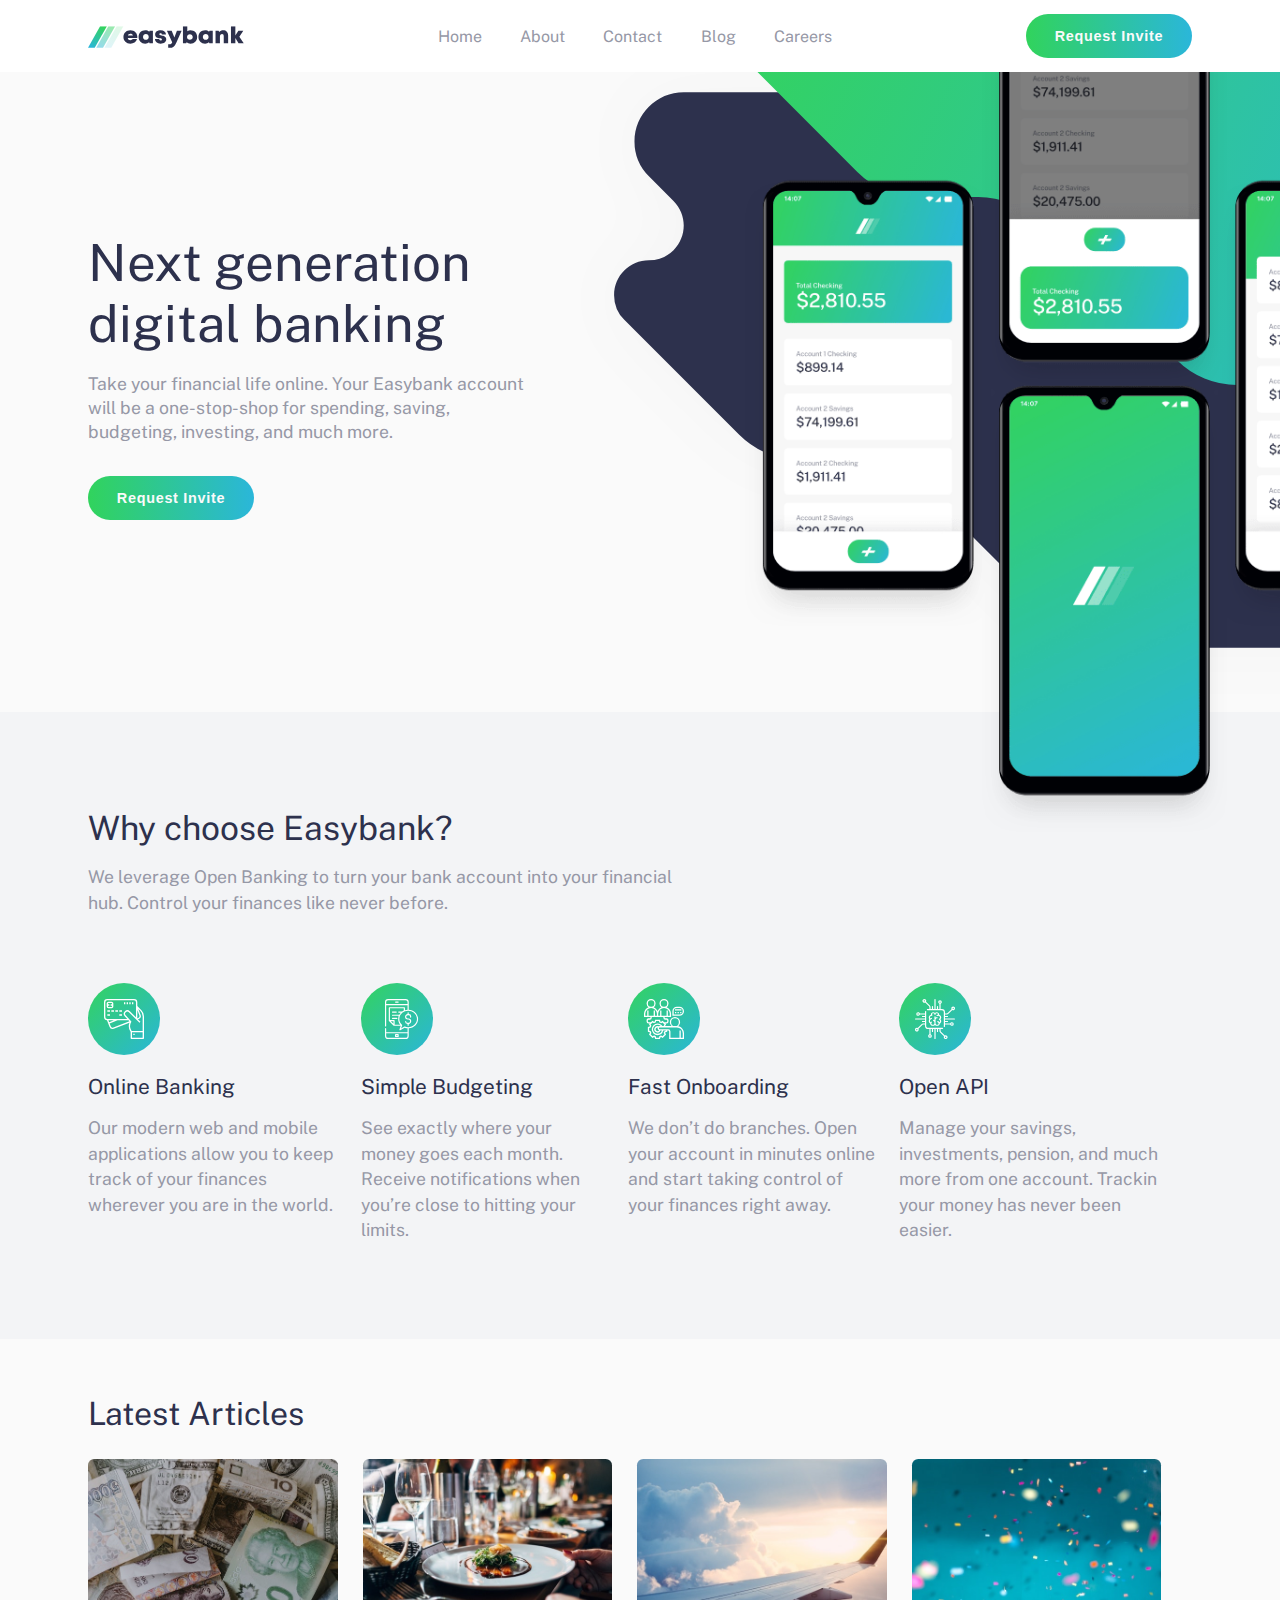
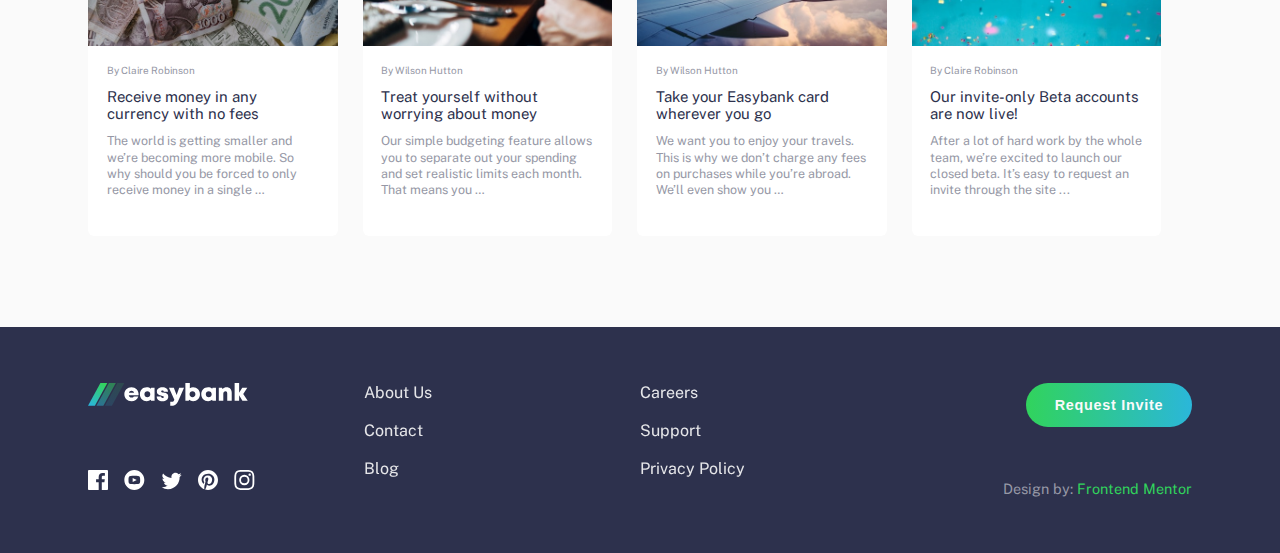
==== commit f1e5ceb5: "update" ====
--- a/easybank-landing-page/index.html
+++ b/easybank-landing-page/index.html
@@ -114,7 +114,7 @@
 							class="latest-articles__article-image latest-articles__article-image-1"></div>
 
 						<div class="latest-articles__article-wrapper">
-							<div class="latest-articles__article-who" alt="Article Writer">By Claire Robinson</div>
+							<div class="latest-articles__article-who" aria-label="Article Writer">By Claire Robinson</div>
 							<h3 class="latest-articles__article-title">Receive money in any currency with no fees</h3>
 
 							<p class="latest-articles__article-paragraph">The world is getting smaller and we’re becoming more mobile.
@@ -128,7 +128,7 @@
 							class="latest-articles__article-image latest-articles__article-image-2"></div>
 
 						<div class="latest-articles__article-wrapper">
-							<div class="latest-articles__article-who" alt="Article Writer">By Wilson Hutton</div>
+							<div class="latest-articles__article-who" aria-label="Article Writer">By Wilson Hutton</div>
 							<h3 class="latest-articles__article-title">Treat yourself without worrying about money</h3>
 
 							<p class="latest-articles__article-paragraph">Our simple budgeting feature allows you to separate out your
@@ -140,7 +140,7 @@
 						<div aria-label="Plane Image" class="latest-articles__article-image latest-articles__article-image-3"></div>
 
 						<div class="latest-articles__article-wrapper">
-							<div class="latest-articles__article-who" alt="Article Writer">By Wilson Hutton</div>
+							<div class="latest-articles__article-who" aria-label="Article Writer">By Wilson Hutton</div>
 							<h3 class="latest-articles__article-title">Take your Easybank card
 								wherever you go</h3>
 
@@ -155,7 +155,7 @@
 						</div>
 
 						<div class="latest-articles__article-wrapper">
-							<div class="latest-articles__article-who" alt="Article Writer">By Claire Robinson</div>
+							<div class="latest-articles__article-who" aria-label="Article Writer">By Claire Robinson</div>
 							<h3 class="latest-articles__article-title">Our invite-only Beta accounts are now live!</h3>
 
 							<p class="latest-articles__article-paragraph">After a lot of hard work by the whole team, we’re excited to
@@ -209,7 +209,8 @@
 
 			<button class="btn-cta page-footer__btn-cta" aria-label="Request Invite">Request Invite</button>
 
-			<p class="page-footer__copyright">© Easybank. All Rights Reserved</p>
+			<p class="page-footer__copyright">Design by: <a href="https://www.frontendmentor.io/" target="__blank">Frontend
+					Mentor</a></a></p>
 		</div>
 	</footer>
 
--- a/easybank-landing-page/style.css
+++ b/easybank-landing-page/style.css
@@ -430,6 +430,10 @@
 	margin: 0.5rem 0 2.5rem 0;
 }
 
+.page-footer__copyright a {
+	color: var(--primary-lime-green);
+}
+
 /* Media Queries */
 
 @media screen and (min-width: 400px) {
@@ -739,6 +743,10 @@
 	.page-footer__link-list li a:hover {
 		color: var(--primary-lime-green);
 	}
+
+	.page-footer__copyright a:hover {
+		text-decoration: underline;
+	}
 }
 
 @media screen and (min-width: 1920px) {
